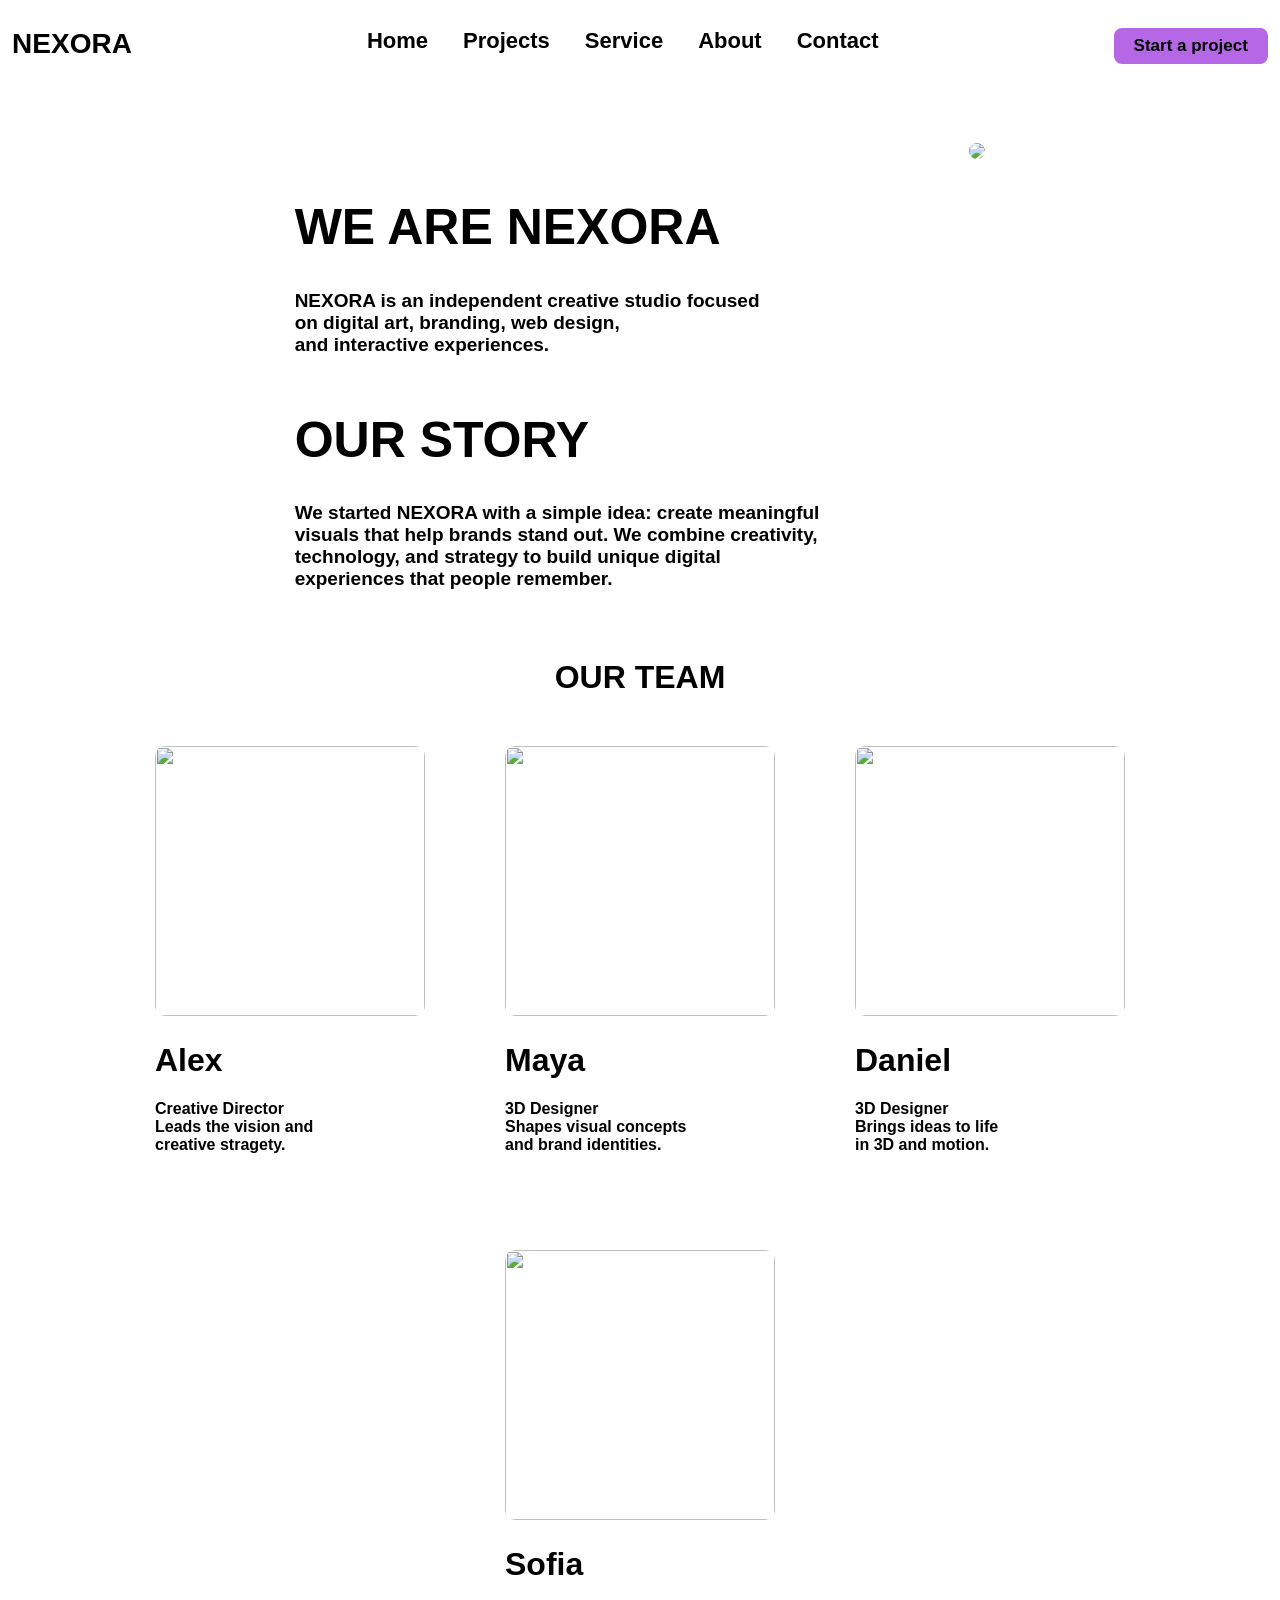
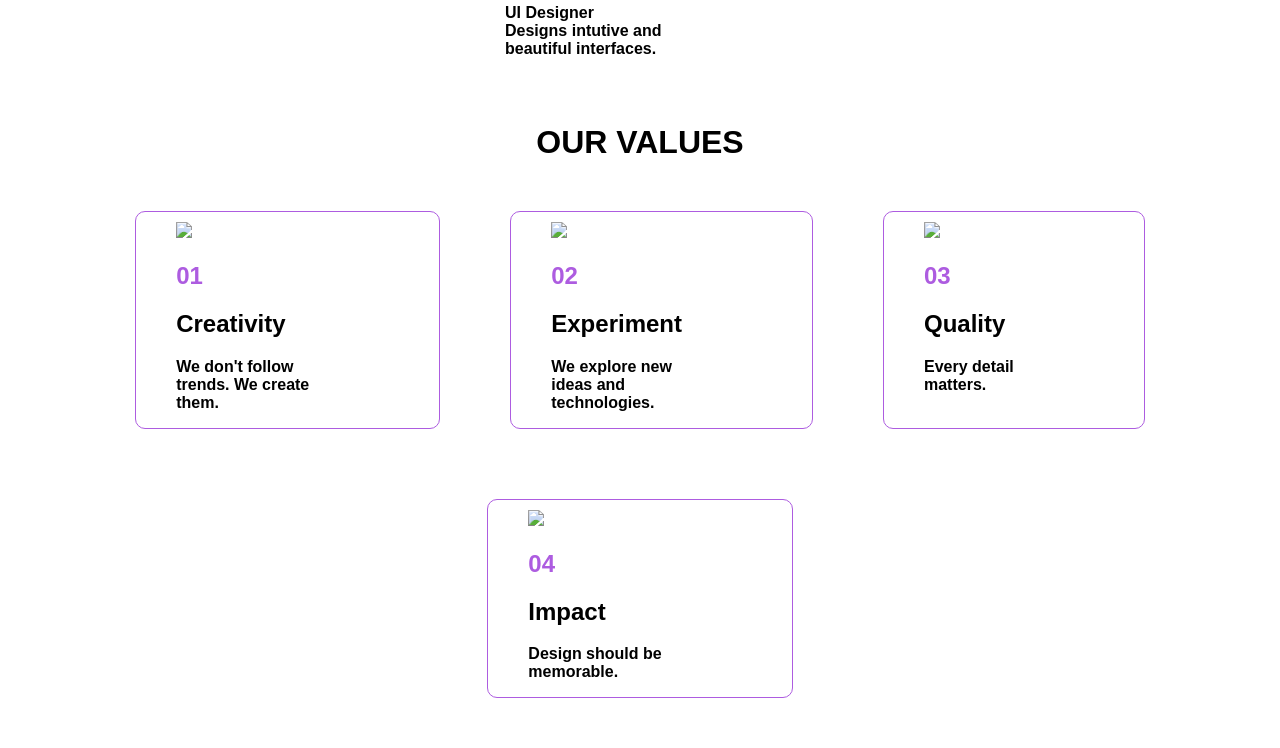
==== about.html @ 67a1d7a9 "Add files via upload" ====
<!DOCTYPE html>
<html lang="en">
<head>
    <meta charset="UTF-8">
    <meta name="viewport" content="width=device-width, initial-scale=1.0">
    <title>NEXORA</title>
    <link rel="stylesheet" href="https://unpkg.com/aos@2.3.1/dist/aos.css">
    <link rel="stylesheet" href="style.css">
</head>
<body>
   <header >
   <h2 data-aos="fade-right" data-aos-duration="500" data-aos-delay="50">NEXORA</h2>
    <a href="index.html" data-aos="fade-right" data-aos-duration="600" data-aos-delay="10">Home</a>
    <a href="projects.html" data-aos="fade-right" data-aos-duration="700" data-aos-delay="20">Projects</a>
    <a href="service.html" data-aos="fade-right" data-aos-duration="800" data-aos-delay="30">Service</a>
    <a href="about.html" data-aos="fade-right" data-aos-duration="900" data-aos-delay="40">About</a>
    <a href="contact.html" data-aos="fade-right" data-aos-duration="1000" data-aos-delay="50">Contact</a>
    <div>
        <a href="contact.html">
    <button data-aos="fade-right" data-aos-duration="1500" data-aos-delay="500">Start a project</button>
</a>
</div>
   </header>
   
<main class="About">
    <div class="WEARE">
   <div >
    <h1 data-aos="zoom-in" data-aos-duration="500" data-aos-delay="200">WE ARE NEXORA</h1>
    <p data-aos="zoom-out" data-aos-duration="500" data-aos-delay="200">NEXORA is an independent creative studio focused<br> on digital art, branding, web design,<br> and interactive experiences.</p>
    <h1 data-aos="zoom-in" data-aos-duration="500" data-aos-delay="200">OUR STORY</h1>
    <p data-aos="zoom-out" data-aos-duration="500" data-aos-delay="200">We started NEXORA with a simple idea: create meaningful<br> visuals that help brands stand out. We combine creativity,<br> technology, and strategy to build unique digital<br> experiences that people remember.
</p>
   </div >
   <div class="imgnex">
    <img src="images1/nexora.png" width="750px" data-aos="fade-left" data-aos-duration="500" data-aos-delay="200">
   </div>
   </div>
 <h1 data-aos="fade-right" data-aos-duration="500" data-aos-delay="200" style="text-align: center; margin-top: 50px;margin-bottom: 50px;">OUR TEAM</h1>
   <div class="TEAM">
    <div  data-aos="zoom-in" data-aos-duration="400" data-aos-delay="100">
     <img src="images1/Screenshot 2026-08-25 190806.png" width="270px" height="270px">
     <h1>Alex</h1>
     <p>Creative Director<br>Leads the vision and<br>creative stragety.</p>
    </div>
    <div data-aos="zoom-in" data-aos-duration="500" data-aos-delay="200">
     <img src="images1/Screenshot 2026-08-25 190545.png" width="270px" height="270px">
     <h1>Maya</h1>
     <p>3D Designer<br>Shapes visual concepts<br>and brand identities.</p>
    </div>
    <div data-aos="zoom-in" data-aos-duration="600" data-aos-delay="300">
     <img src="images1/ma.png" width="270px" height="270px">
     <h1>Daniel</h1>
     <p>3D Designer<br>Brings ideas to life<br>in 3D and motion.</p>
    </div>
    <div data-aos="zoom-in" data-aos-duration="700" data-aos-delay="400">
     <img src="images1/Screenshot 2026-08-25 191106.png" width="270px" height="270px">
     <h1>Sofia</h1>
     <p>UI Designer<br>Designs intutive and<br>beautiful interfaces.</p>
    </div>
   </div>
   <h1 data-aos="fade-right" data-aos-duration="500" data-aos-delay="200" style="text-align: center; margin-top: 50px;margin-bottom: 50px;">OUR VALUES</h1>
  <div class="VALUES">
    <div data-aos="fade-right" data-aos-duration="500" data-aos-delay="200">
        <img src="images1/bulb.png">
       <h2><span>01</span></h2>
        <h2>Creativity</h2>
        <p>We don't follow<br>trends. We create<br>them.</p>
    </div>
     <div  data-aos="fade-right" data-aos-duration="600" data-aos-delay="300">
        <img src="images1/review.png">
       <h2><span>02</span></h2>
        <h2>Experiment</h2>
        <p>We explore new<br>ideas and<br>technologies.</p>
    </div>
       <div data-aos="fade-right" data-aos-duration="700" data-aos-delay="400">
        <img src="images1/shield.png">
       <h2><span>03</span></h2>
        <h2>Quality</h2>
        <p>Every detail<br>matters.</p>
    </div>
       <div data-aos="fade-right" data-aos-duration="800" data-aos-delay="400">
        <img src="images1/indicator.png">
       <h2><span>04</span></h2>
        <h2>Impact</h2>
        <p>Design should be<br>memorable.</p>
    </div>
  </div>
</main>

       <script src="https://unpkg.com/aos@2.3.1/dist/aos.js">

 </script>
 <script>
    AOS.init(
        once=true
    );
 </script>
</body>
</html>
---- style.css ----
header{
    display: flex;
    justify-content: center;
    gap: 35px;
}
header button{
    margin-top: 20px;
    font-size: 17px;
    padding: 8px 20px;
    border: none;
    border-radius: 8px;
    margin-left: 200px;
    font-weight: bold;
    transition: 0.4s ease-in-out !important;
    background-color: rgb(181, 103, 230);
    font-family: 'Gill Sans', 'Gill Sans MT', Calibri, 'Trebuchet MS', sans-serif;
}
header  button:hover{
    color: rgb(39, 39, 39); 
    background-color: rgb(194, 144, 224);
    transform: translate(3px);
}
header a{
    padding-top: 20px;
    font-size: 22px;
    text-decoration: none;
  color: black;
}
header h2{
    margin-top: 20px;
    margin-right: 200px;
    font-size: 28px;
}
body{
    font-weight: bold;
    font-family: 'Gill Sans', 'Gill Sans MT', Calibri, 'Trebuchet MS', sans-serif;
}
main{
   
     justify-content: center;
     gap: 100px;
}
.b1{
    font-size: 15px;
    padding: 8px 20px;
    border: none;
    border-radius: 8px;
    font-weight: bold;
    background-color: rgb(181, 103, 230);
    font-family: 'Gill Sans', 'Gill Sans MT', Calibri, 'Trebuchet MS', sans-serif;
    transition: 0.4s ease-in-out !important;
}
.b1:hover{
    color: rgb(39, 39, 39); 
    background-color: rgb(194, 144, 224);
    transform: translate(3px);
}
.b2{
    font-size: 15px;
    padding: 8px 20px;
    border: 1px solid;
    border-radius: 8px;
    font-weight: bold;
    margin-left: 9px;
    color: rgb(0, 0, 0); 
    background-color: rgb(255, 255, 255);
    transition: 0.4s ease-in-out !important;
    font-family: 'Gill Sans', 'Gill Sans MT', Calibri, 'Trebuchet MS', sans-serif;
}
.b2:hover{
    background-color: rgb(208, 208, 208);
    color: rgb(39, 39, 39);
    transform: translate(3px);
}
.we h1{
    font-size: 75px;
}
span{
    color: #ad5ce0;
}
.we p{
    font-size: 20px;
    
}
.statistics{
    display: flex;
    justify-content: center;
    margin-top: 50px;
    gap: 60px;
    margin-top: 80px;
}
.statistics div{
    border: 1px solid #ad5ce0 ;
    border-radius: 10px;
    padding: 10px 30px;
    width: 6cm;
    height: 4cm;
}
.hero{
    display: flex;
    justify-content: center;
    gap: 300px;
}
.featured{
 display: flex;
 gap: 80px;
 justify-content: center;
 margin-top: 50px;
}
.featured div{
    border: 1px solid;
    border-radius: 8px;
    text-align: center;
}
.featured img{
    border-radius: 8px;
}
.Idea div{
  background-color:  rgb(242, 219, 255);
  padding: 1px 250px 10px;
  text-align:center ;
  border-radius: 15px;
}
.Idea button{
 font-size: 15px;
    padding: 8px 20px;
    border: none;
    border-radius: 8px;
    font-weight: bold;
    background-color: rgb(181, 103, 230);
    font-family: 'Gill Sans', 'Gill Sans MT', Calibri, 'Trebuchet MS', sans-serif;
    transition: 0.4s ease-in-out !important;
}
.Idea button:hover{
    color: rgb(39, 39, 39); 
    background-color: rgb(194, 144, 224);
    transform: translateY(-3px);
}
.Idea{
    margin-top: 50px;
    margin-bottom: 30px;
    display: flex;
    justify-content: center;
}
.VOID{
    display: flex;
    flex-wrap: wrap;
    gap: 60px;
    justify-content: center;
}
.our{
    text-align: center;
    margin-bottom: 40px;
}
.whatwedo{
    display: flex;
    flex-wrap: wrap;
    justify-content: center;
    gap: 50px;
}
.whatwedo div{
    border: 1px solid rgb(198, 198, 198);
    padding: 25px 110px 15px 60px;
    border-radius: 10px;
    width: 8cm;
    height: 7cm;
}
.WEARE{
    display: flex;
    gap: 150px;
    margin-top: 60px;
    justify-content: center;
}
.WEARE h1{
    font-size: 50px;
    margin-top: 55px;
}
.WEARE p{
    font-size: 19px;
}
.WEARE img{
    border-radius: 10px;
}
.TEAM{
    display: flex;
    flex-wrap: wrap;
    gap: 80px;
    justify-content:center ;
}
.TEAM img{
    border-radius: 10px;
}
.VALUES{
    display: flex;
    flex-wrap: wrap;
    justify-content:center ;
    gap: 70px;
    margin-bottom: 50px;
}
.VALUES div{
    border: 1px solid #ad5ce0;
    padding: 10px 130px 0px 40px;
    border-radius: 10px;
}
.Contact{
    margin-top: 50px;
    display: flex;
    justify-content: center;
    gap: 180px;
}
.lets{
    font-size: 22px;
}
input{
    padding: 15px 40px;
    margin-top: 15px;
    border-radius: 5px;
    border: 1px solid #ad5ce0;
}
#company{
    padding: 15px 169px;
}
#project{
    padding: 15px 80px;
     border: 1px solid #ad5ce0;
     color: #ad5ce0;
}
#budget{
     padding: 15px 94px;
     margin-top: 15px;
      border: 1px solid #ad5ce0;
      color: #ad5ce0;
}
#message{
    margin-top: 15px;
     border: 1px solid #ad5ce0;
}
#submit{
     padding: 15px 190px;
     background-color: #ad5ce0;
     font-weight: bold;
     font-size: 18px;
     border: none;
}
.send{
    margin-top: 50px;
}
::placeholder{
    color: #ad5ce0;
    text-align: center;
}
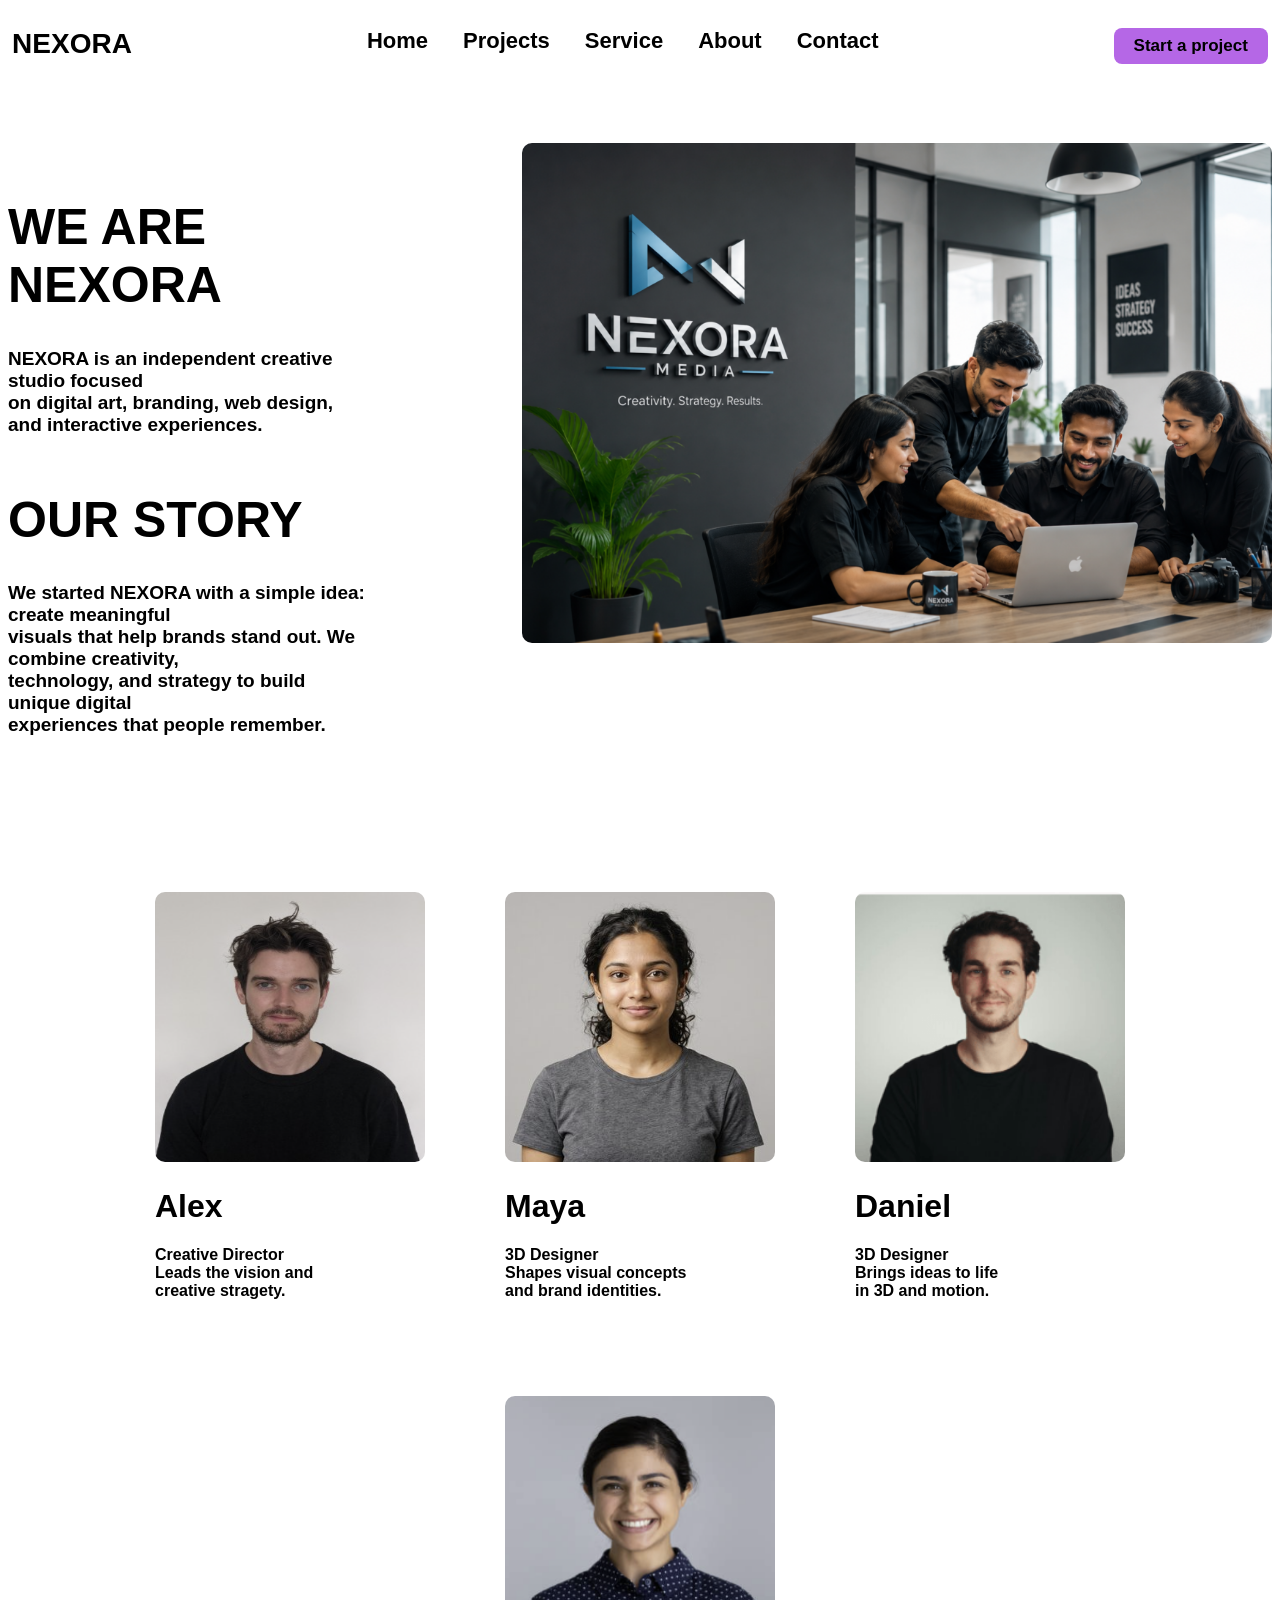
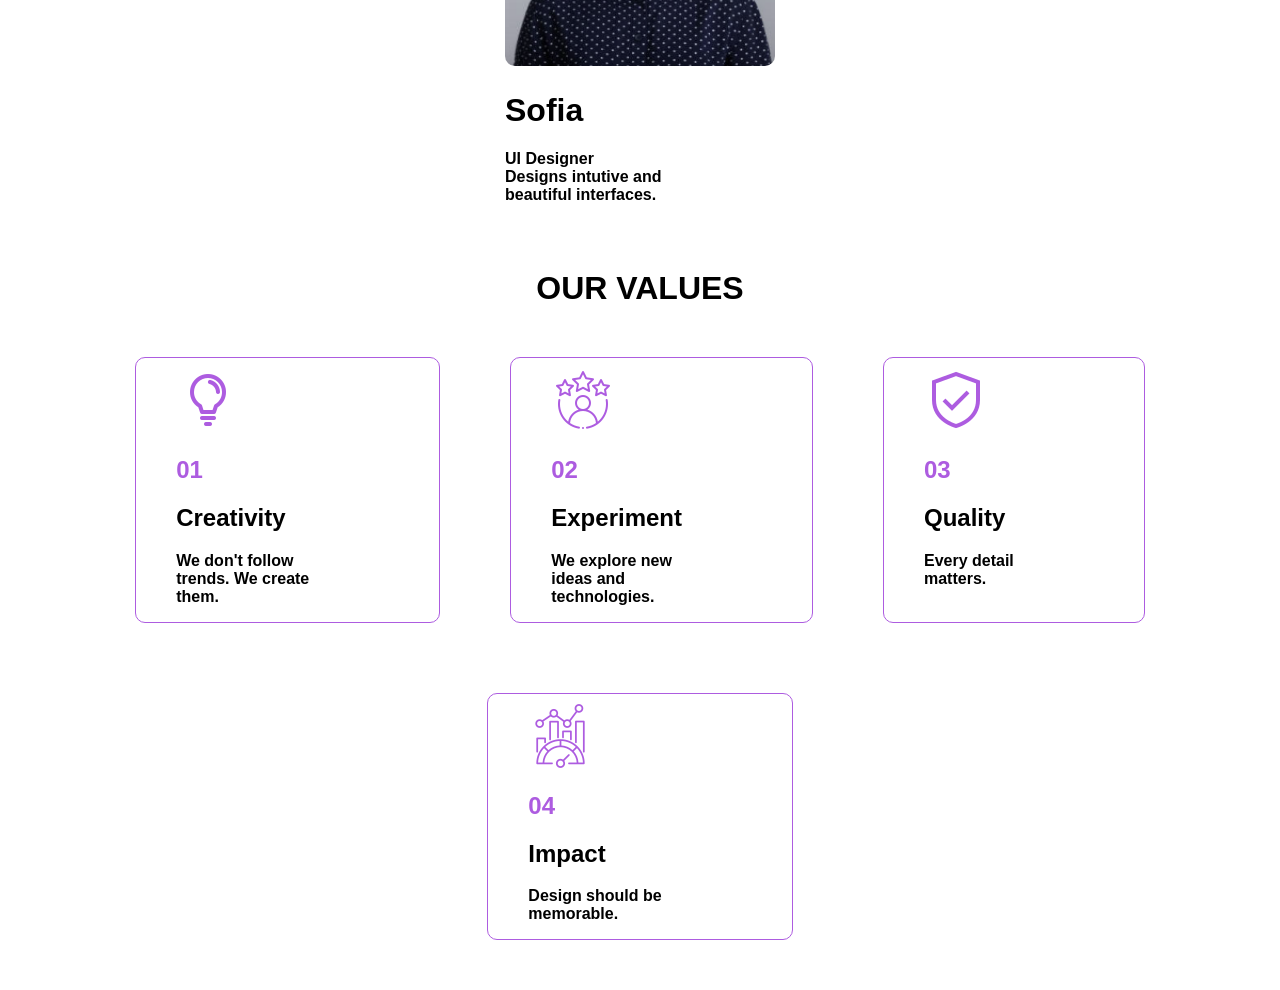
==== commit 20a311de: "Update about.html" ====
--- a/about.html
+++ b/about.html
@@ -32,28 +32,28 @@
 </p>
    </div >
    <div class="imgnex">
-    <img src="images1/nexora.png" width="750px" data-aos="fade-left" data-aos-duration="500" data-aos-delay="200">
+    <img src="nexora.png" width="750px" data-aos="fade-left" data-aos-duration="500" data-aos-delay="200">
    </div>
    </div>
  <h1 data-aos="fade-right" data-aos-duration="500" data-aos-delay="200" style="text-align: center; margin-top: 50px;margin-bottom: 50px;">OUR TEAM</h1>
    <div class="TEAM">
     <div  data-aos="zoom-in" data-aos-duration="400" data-aos-delay="100">
-     <img src="images1/Screenshot 2026-08-25 190806.png" width="270px" height="270px">
+     <img src="Screenshot 2026-08-25 190806.png" width="270px" height="270px">
      <h1>Alex</h1>
      <p>Creative Director<br>Leads the vision and<br>creative stragety.</p>
     </div>
     <div data-aos="zoom-in" data-aos-duration="500" data-aos-delay="200">
-     <img src="images1/Screenshot 2026-08-25 190545.png" width="270px" height="270px">
+     <img src="Screenshot 2026-08-25 190545.png" width="270px" height="270px">
      <h1>Maya</h1>
      <p>3D Designer<br>Shapes visual concepts<br>and brand identities.</p>
     </div>
     <div data-aos="zoom-in" data-aos-duration="600" data-aos-delay="300">
-     <img src="images1/ma.png" width="270px" height="270px">
+     <img src="ma.png" width="270px" height="270px">
      <h1>Daniel</h1>
      <p>3D Designer<br>Brings ideas to life<br>in 3D and motion.</p>
     </div>
     <div data-aos="zoom-in" data-aos-duration="700" data-aos-delay="400">
-     <img src="images1/Screenshot 2026-08-25 191106.png" width="270px" height="270px">
+     <img src="Screenshot 2026-08-25 191106.png" width="270px" height="270px">
      <h1>Sofia</h1>
      <p>UI Designer<br>Designs intutive and<br>beautiful interfaces.</p>
     </div>
@@ -61,25 +61,25 @@
    <h1 data-aos="fade-right" data-aos-duration="500" data-aos-delay="200" style="text-align: center; margin-top: 50px;margin-bottom: 50px;">OUR VALUES</h1>
   <div class="VALUES">
     <div data-aos="fade-right" data-aos-duration="500" data-aos-delay="200">
-        <img src="images1/bulb.png">
+        <img src="bulb.png">
        <h2><span>01</span></h2>
         <h2>Creativity</h2>
         <p>We don't follow<br>trends. We create<br>them.</p>
     </div>
      <div  data-aos="fade-right" data-aos-duration="600" data-aos-delay="300">
-        <img src="images1/review.png">
+        <img src="review.png">
        <h2><span>02</span></h2>
         <h2>Experiment</h2>
         <p>We explore new<br>ideas and<br>technologies.</p>
     </div>
        <div data-aos="fade-right" data-aos-duration="700" data-aos-delay="400">
-        <img src="images1/shield.png">
+        <img src="shield.png">
        <h2><span>03</span></h2>
         <h2>Quality</h2>
         <p>Every detail<br>matters.</p>
     </div>
        <div data-aos="fade-right" data-aos-duration="800" data-aos-delay="400">
-        <img src="images1/indicator.png">
+        <img src="indicator.png">
        <h2><span>04</span></h2>
         <h2>Impact</h2>
         <p>Design should be<br>memorable.</p>
@@ -96,4 +96,4 @@
     );
  </script>
 </body>
-</html>+</html>
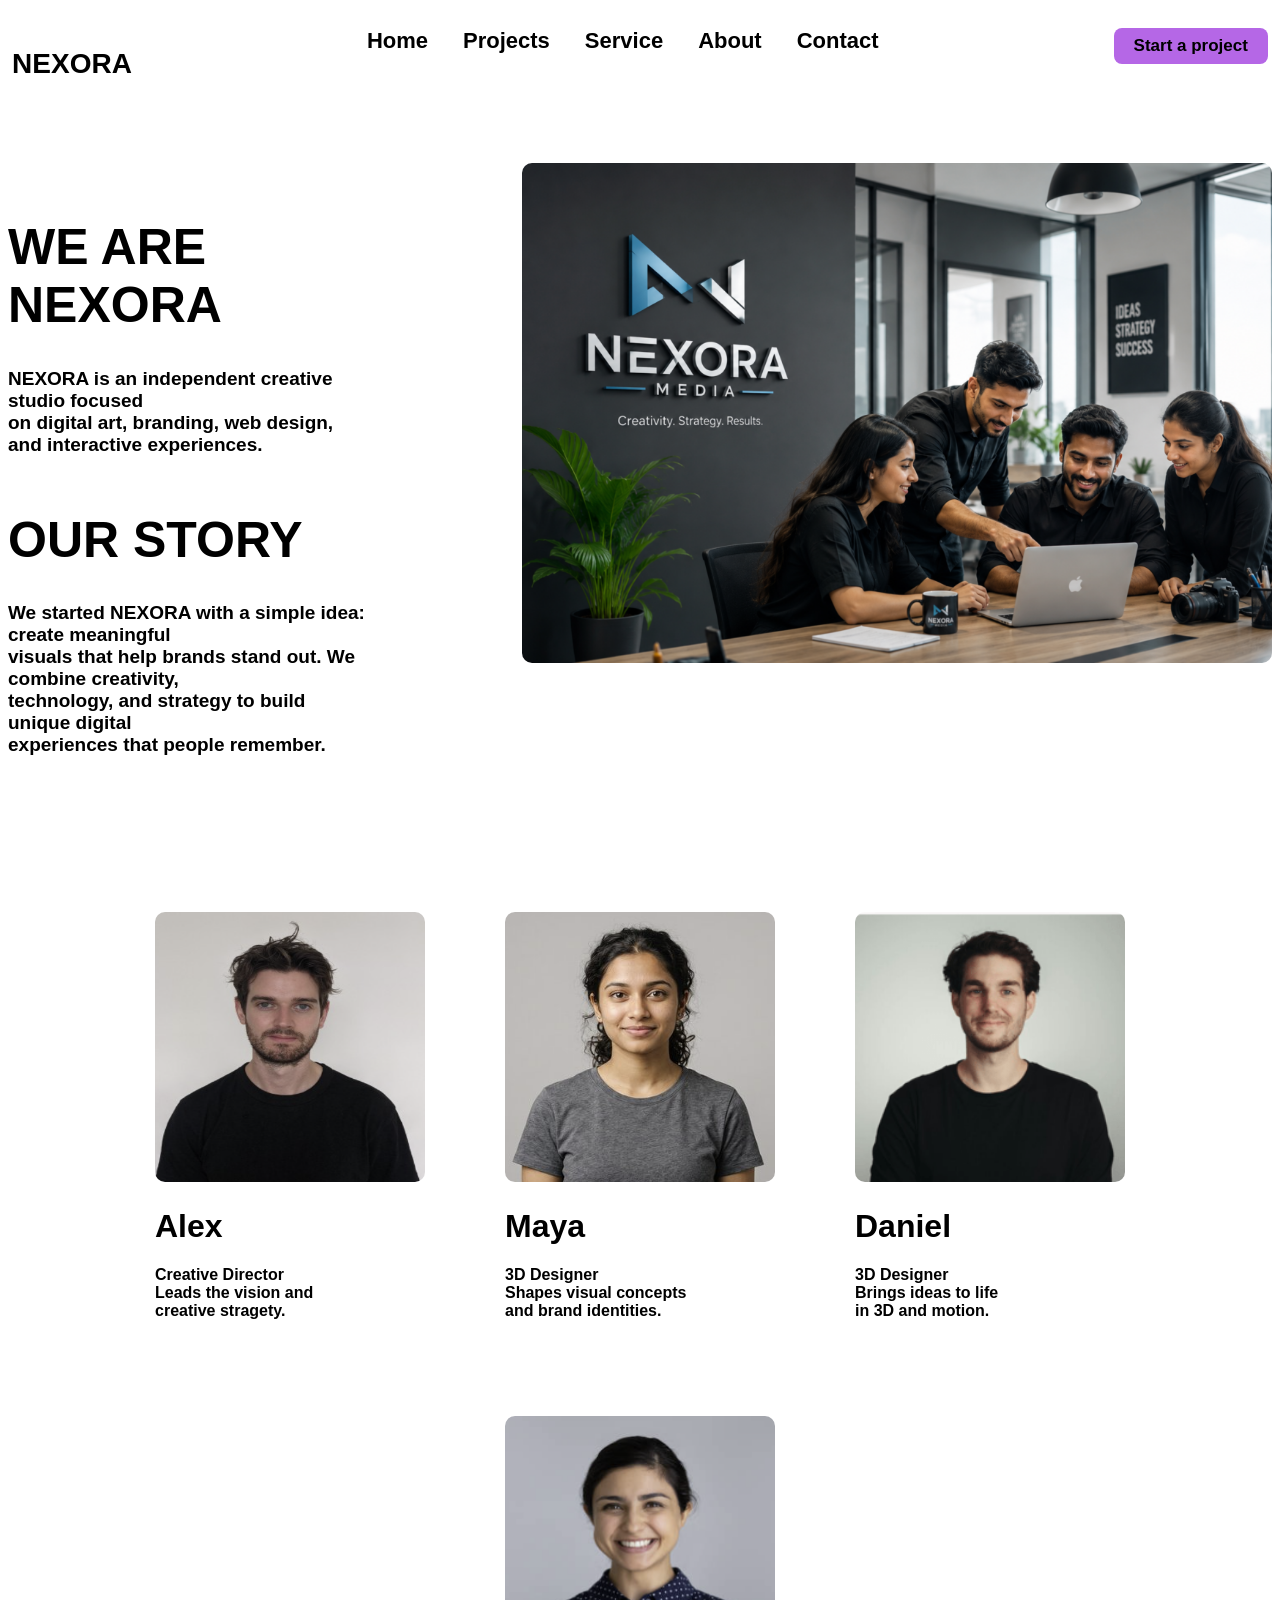
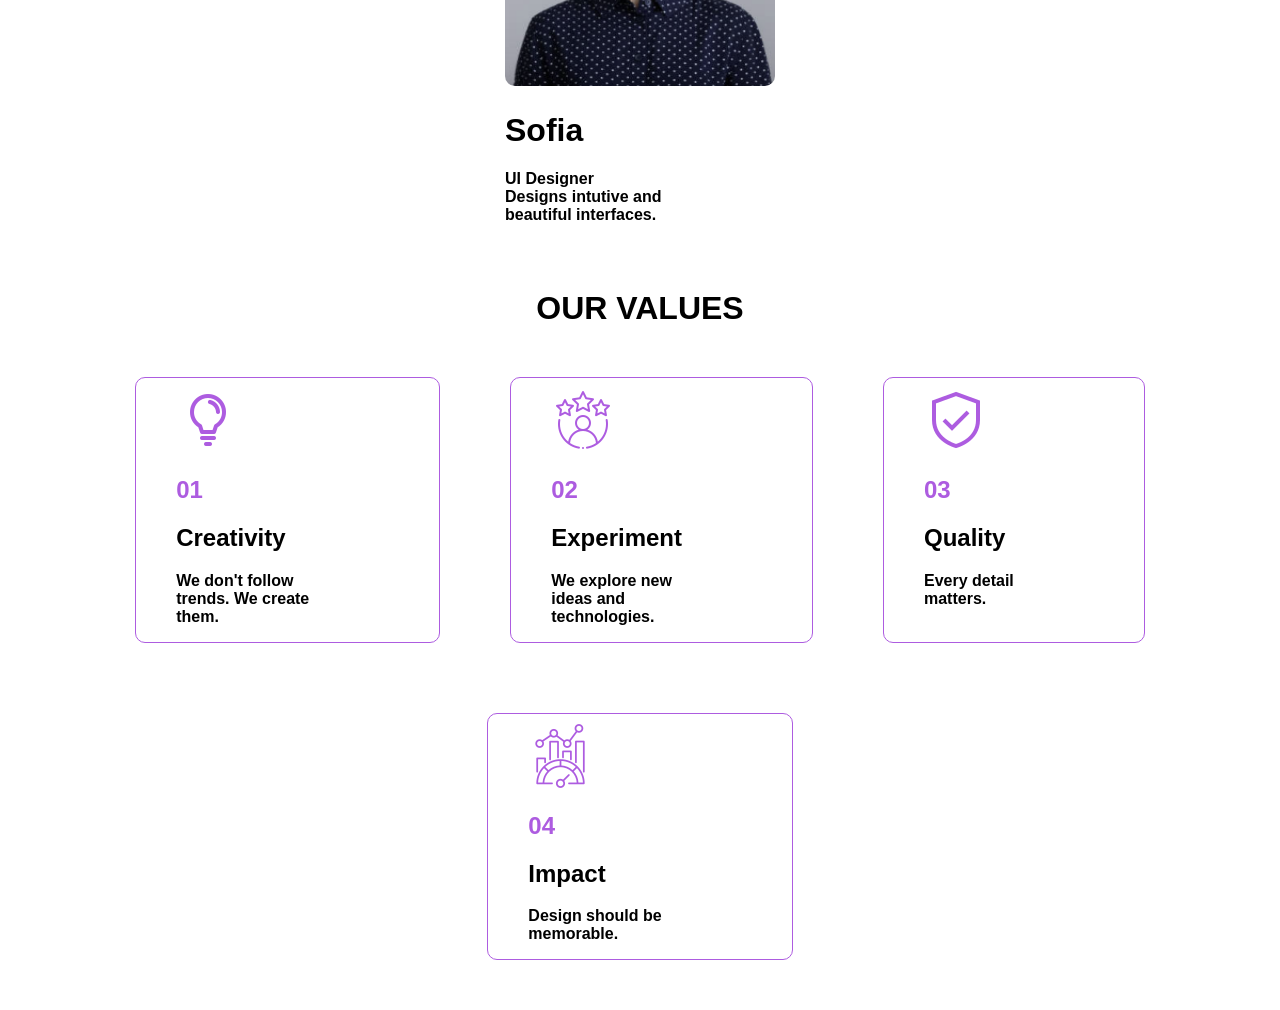
==== commit c2f319a8: "Update about.html" ====
--- a/about.html
+++ b/about.html
@@ -9,7 +9,9 @@
 </head>
 <body>
    <header >
+        <a href="index.html">
    <h2 data-aos="fade-right" data-aos-duration="500" data-aos-delay="50">NEXORA</h2>
+        </a>    
     <a href="index.html" data-aos="fade-right" data-aos-duration="600" data-aos-delay="10">Home</a>
     <a href="projects.html" data-aos="fade-right" data-aos-duration="700" data-aos-delay="20">Projects</a>
     <a href="service.html" data-aos="fade-right" data-aos-duration="800" data-aos-delay="30">Service</a>
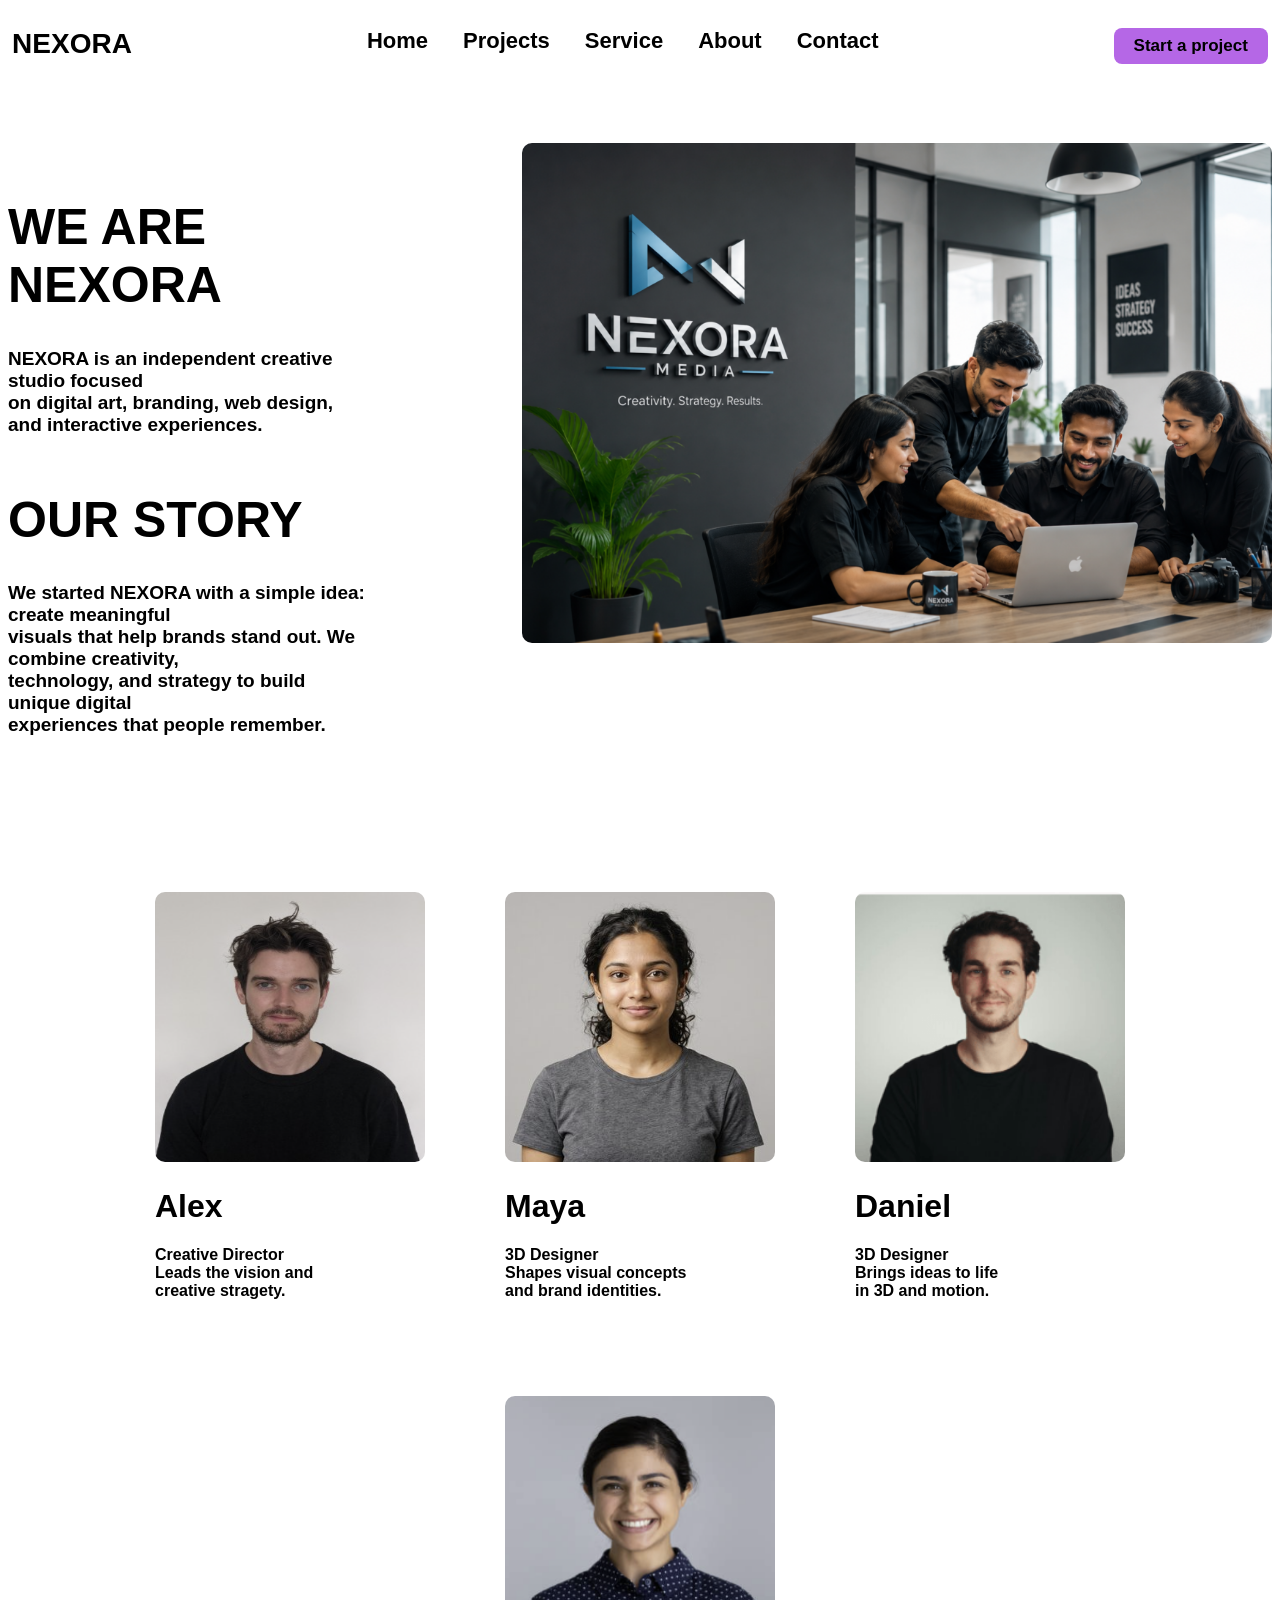
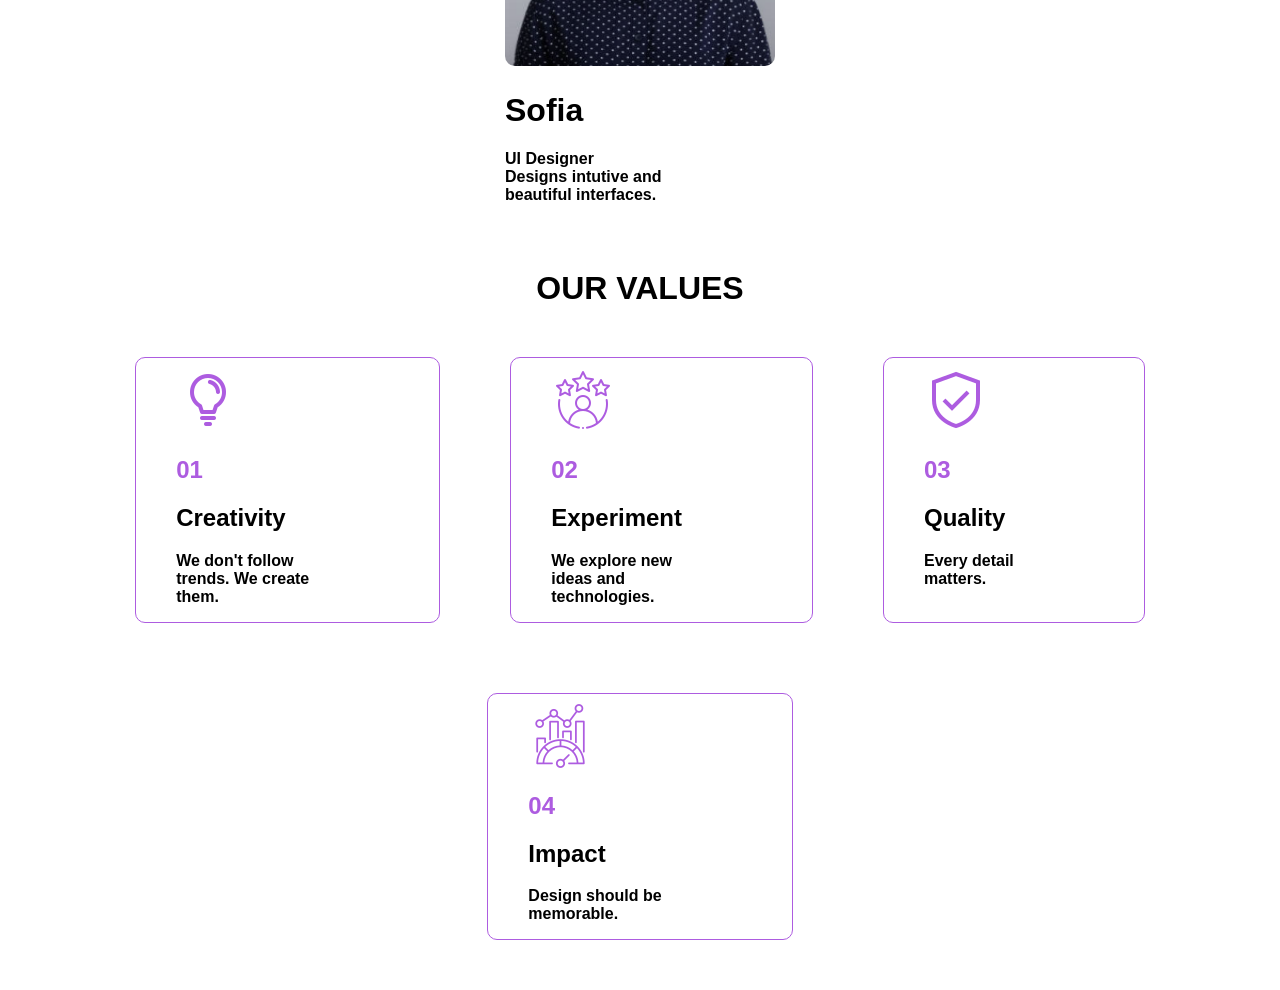
==== commit 2fa4f448: "Update about.html" ====
--- a/about.html
+++ b/about.html
@@ -9,9 +9,11 @@
 </head>
 <body>
    <header >
+       <div>
         <a href="index.html">
    <h2 data-aos="fade-right" data-aos-duration="500" data-aos-delay="50">NEXORA</h2>
         </a>    
+           </div>
     <a href="index.html" data-aos="fade-right" data-aos-duration="600" data-aos-delay="10">Home</a>
     <a href="projects.html" data-aos="fade-right" data-aos-duration="700" data-aos-delay="20">Projects</a>
     <a href="service.html" data-aos="fade-right" data-aos-duration="800" data-aos-delay="30">Service</a>
